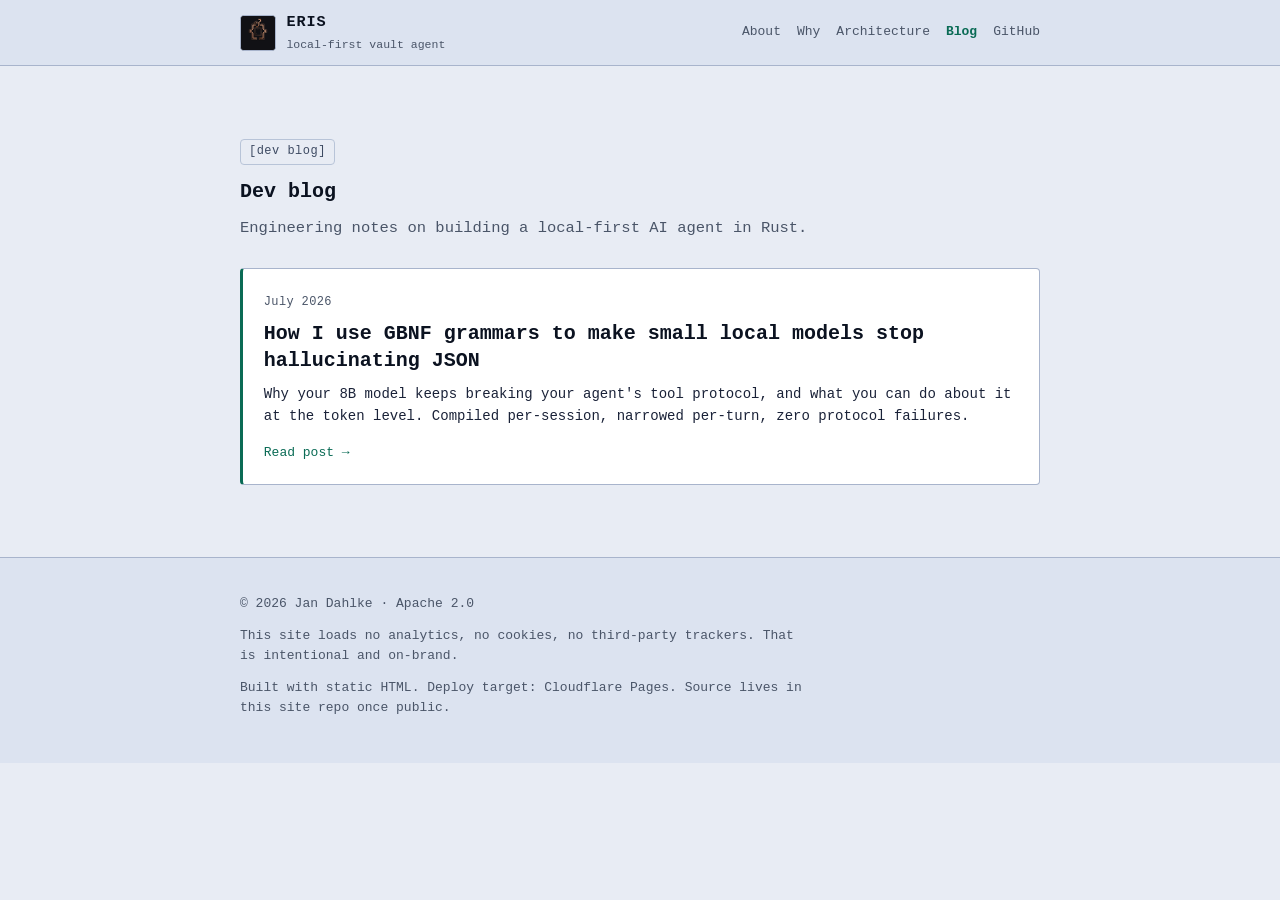
==== blog/index.html @ 65a04b33 "1st devblog entry" ====
<!DOCTYPE html>
<html lang="en">

<head>
  <meta charset="utf-8" />
  <meta name="viewport" content="width=device-width, initial-scale=1" />
  <title>Dev blog — Eris</title>
  <meta name="description" content="Engineering notes on building a local-first AI agent in Rust." />
  <link rel="canonical" href="https://eris-system.dev/blog/" />

  <meta property="og:title" content="Eris dev blog" />
  <meta property="og:description" content="Engineering notes on building a local-first AI agent in Rust." />
  <meta property="og:url" content="https://eris-system.dev/blog/" />
  <meta property="og:image" content="https://eris-system.dev/assets/og-image.png" />
  <meta property="og:type" content="website" />
  <meta name="twitter:card" content="summary_large_image" />

  <link rel="icon" href="../assets/favicon.svg" type="image/svg+xml" />
  <link rel="apple-touch-icon" href="../assets/eris_logo.png" />
  <link rel="stylesheet" href="../css/theme.css" />
</head>

<body>
  <header class="site-header">
    <div class="site-header__inner">
      <a class="brand" href="../index.html">
        <img class="brand__mark" src="../assets/eris_logo.svg" width="36" height="36" alt="" />
        <span class="brand__text">
          <span class="brand__name">ERIS</span>
          <span class="brand__tag">local-first vault agent</span>
        </span>
      </a>
      <nav class="nav" aria-label="Primary">
        <a href="../index.html#pillars">About</a>
        <a href="../index.html#why">Why</a>
        <a href="../index.html#architecture">Architecture</a>
        <a href="../blog/" class="nav--active">Blog</a>
        <a href="https://github.com/janpauldahlke/eris">GitHub</a>
      </nav>
    </div>
  </header>

  <main>
    <section class="section" style="border-top: none;">
      <div class="wrap">
        <span class="section__label">[dev blog]</span>
        <h1 style="margin: 0 0 0.65rem; font-size: 1.25rem; font-weight: 600; color: var(--text-strong); line-height: 1.35;">
          Dev blog
        </h1>
        <p class="section__lede">Engineering notes on building a local-first AI agent in Rust.</p>

        <div class="blog-list">
          <a href="gbnf-grammars.html" class="blog-card">
            <span class="blog-card__date">July 2026</span>
            <h2 class="blog-card__title">How I use GBNF grammars to make small local models stop hallucinating JSON</h2>
            <p class="blog-card__excerpt">
              Why your 8B model keeps breaking your agent's tool protocol, and what you can do about it at the token
              level. Compiled per-session, narrowed per-turn, zero protocol failures.
            </p>
            <span class="blog-card__read">Read post &rarr;</span>
          </a>
        </div>
      </div>
    </section>
  </main>

  <footer class="site-footer">
    <div class="wrap">
      <p>&copy; 2026 Jan Dahlke &middot; Apache 2.0</p>
      <p>
        This site loads no analytics, no cookies, no third-party trackers.
        That is intentional and on-brand.
      </p>
      <p>
        Built with static HTML. Deploy target: Cloudflare Pages.
        Source lives in this site repo once public.
      </p>
    </div>
  </footer>
</body>

</html>
---- css/theme.css ----
/* Eris landing: matches web console light theme */

:root {
  /* Surfaces */
  --bg: #e8ecf4;
  --panel: #ffffff;
  --footer-bg: #dce3f0;
  --rail-bg: #d0d9ea;
  --thought-bg: #f4f6fb;
  --chip-bg: #e8ecf4;
  --telemetry-bg: #eef2f9;
  --input-bg: #ffffff;

  /* Text */
  --text: #1a2238;
  --text-strong: #0b1220;
  --muted: #4a5568;
  --assistant-text: #1a2238;
  --telemetry-text: #3d4a62;

  /* Borders */
  --border: #a8b4cc;
  --telemetry-line-border: #c5cede;
  --status-chip-border: #b8c4d8;

  /* Brand / interactive */
  --accent: #0a6b55;
  --user: #1456a8;
  --btn-submit-bg: #e6f5f0;
  --btn-submit-hover: #d0ebe3;

  /* Semantic / telemetry */
  --tool-activity: #9a6b00;
  --tel-tool-color: #7a5a10;
  --tel-tool-border: #c9a030;
  --tel-sys-color: #1d5fa8;
  --tel-sys-border: #4a8fd4;
  --tel-fcp-color: #0a6b55;
  --system-msg: #8a6b20;

  /* Status pills */
  --state-idle: #6a738c;
  --state-chat: #0a6b55;
  --status-pill-idle-bg: #f0f3fa;
  --status-pill-idle-border: #b8c4d8;
  --status-pill-chat-bg: #e6f5f0;
  --status-pill-chat-border: #7ab8a8;

  /* Code */
  --markdown-code-bg: #e8ecf4;
  --markdown-code-border: #b8c4d8;

  --content: 840px;
  --hero-media: 1100px;
  --radius: 4px;
  --font: ui-monospace, SFMono-Regular, Menlo, Monaco, Consolas, "Liberation Mono", monospace;
}

*,
*::before,
*::after {
  box-sizing: border-box;
}

html {
  scroll-behavior: smooth;
}

body {
  margin: 0;
  font-family: var(--font);
  font-size: 15.5px;
  line-height: 1.6;
  color: var(--text);
  background: var(--bg);
  -webkit-font-smoothing: antialiased;
}

img {
  max-width: 100%;
  height: auto;
}

a {
  color: var(--accent);
  text-decoration-thickness: 1px;
  text-underline-offset: 0.15em;
}

a:hover {
  color: var(--text-strong);
}

a:focus-visible,
button:focus-visible {
  outline: 2px solid var(--user);
  outline-offset: 2px;
}

/* --- Header --- */

.site-header {
  position: sticky;
  top: 0;
  z-index: 40;
  background: var(--footer-bg);
  border-bottom: 1px solid var(--border);
}

.site-header__inner {
  max-width: var(--content);
  margin: 0 auto;
  padding: 0.65rem 1.25rem;
  display: flex;
  align-items: center;
  justify-content: space-between;
  gap: 1rem;
}

.brand {
  display: flex;
  align-items: center;
  gap: 0.65rem;
  color: inherit;
  text-decoration: none;
  min-width: 0;
}

.brand__mark {
  width: 36px;
  height: 36px;
  border-radius: var(--radius);
  border: 1px solid var(--border);
  flex-shrink: 0;
  background: #111115;
  object-fit: cover;
}

.brand__text {
  display: flex;
  flex-direction: column;
  gap: 0.1rem;
  min-width: 0;
}

.brand__name {
  font-weight: 600;
  font-size: 0.95rem;
  letter-spacing: 0.06em;
  color: var(--text-strong);
}

.brand__tag {
  font-size: 0.72rem;
  color: var(--muted);
  white-space: nowrap;
  overflow: hidden;
  text-overflow: ellipsis;
}

.nav {
  display: flex;
  flex-wrap: wrap;
  gap: 0.75rem 1rem;
  font-size: 0.8125rem;
}

.nav a {
  color: var(--muted);
  text-decoration: none;
}

.nav a:hover {
  color: var(--accent);
}

/* --- Layout --- */

main {
  display: block;
}

.wrap {
  max-width: var(--content);
  margin: 0 auto;
  padding: 0 1.25rem;
}

.wrap--wide {
  max-width: var(--hero-media);
}

.section {
  padding: 4.5rem 0;
  border-top: 1px solid var(--border);
}

.section:first-of-type {
  border-top: none;
}

.section__label {
  display: inline-block;
  font-size: 0.75rem;
  letter-spacing: 0.04em;
  color: var(--telemetry-text);
  background: var(--chip-bg);
  border: 1px solid var(--status-chip-border);
  border-radius: var(--radius);
  padding: 0.15rem 0.5rem;
  margin-bottom: 0.85rem;
}

.section h2 {
  margin: 0 0 0.65rem;
  font-size: 1.25rem;
  font-weight: 600;
  color: var(--text-strong);
  line-height: 1.35;
}

.section__lede {
  margin: 0 0 1.75rem;
  color: var(--muted);
  max-width: 42rem;
}

/* --- Hero --- */

.hero {
  padding: 3.25rem 0 2.5rem;
}

.hero__grid {
  display: grid;
  gap: 2rem;
}

.hero h1 {
  margin: 0 0 0.85rem;
  font-size: clamp(1.85rem, 4vw, 2.15rem);
  font-weight: 600;
  letter-spacing: 0.04em;
  color: var(--text-strong);
  line-height: 1.2;
}

.hero__pitch {
  margin: 0 0 1rem;
  font-size: 1.02rem;
  color: var(--text);
  max-width: 40rem;
}

.hero__expand {
  margin: 0 0 1.25rem;
  font-size: 0.9rem;
  color: var(--muted);
  max-width: 40rem;
}

.hero__meta {
  display: flex;
  flex-wrap: wrap;
  align-items: center;
  gap: 0.75rem 1rem;
  margin-bottom: 1.35rem;
}

.status-pill {
  display: inline-block;
  padding: 0.25rem 0.75rem;
  font-size: 0.8125rem;
  background: var(--status-pill-idle-bg);
  border: 1px solid var(--status-pill-idle-border);
  border-radius: var(--radius);
  color: var(--muted);
}

.cta-row {
  display: flex;
  flex-wrap: wrap;
  gap: 0.65rem;
}

.btn-primary {
  display: inline-block;
  background: var(--btn-submit-bg);
  border: 1px solid var(--status-pill-chat-border);
  color: var(--accent);
  padding: 0.5rem 1rem;
  border-radius: var(--radius);
  font-family: inherit;
  font-size: 0.9rem;
  text-decoration: none;
  transition: background 0.15s ease;
}

.btn-primary:hover {
  background: var(--btn-submit-hover);
  color: var(--accent);
}

.btn-secondary {
  display: inline-block;
  background: var(--panel);
  border: 1px solid var(--border);
  color: var(--text);
  padding: 0.5rem 1rem;
  border-radius: var(--radius);
  font-family: inherit;
  font-size: 0.9rem;
  text-decoration: none;
  transition: border-color 0.15s ease, color 0.15s ease;
}

.btn-secondary:hover {
  border-color: var(--accent);
  color: var(--accent);
}

.screenshot-frame {
  background: var(--panel);
  border: 1px solid var(--border);
  border-radius: var(--radius);
  padding: 0.5rem;
}

.screenshot-frame img,
.screenshot-frame video {
  display: block;
  width: 100%;
  height: auto;
  border-radius: 2px;
}

.screenshot-frame figcaption {
  margin: 0.55rem 0.15rem 0.1rem;
  font-size: 0.78rem;
  color: var(--muted);
  line-height: 1.45;
}

/* --- Cards / grids --- */

.grid-3 {
  display: grid;
  gap: 1rem;
  grid-template-columns: 1fr;
}

.grid-2 {
  display: grid;
  gap: 1rem;
  grid-template-columns: 1fr;
}

.grid-4 {
  display: grid;
  gap: 1rem;
  grid-template-columns: 1fr;
  align-items: start;
}

@media (min-width: 640px) {
  .grid-2 {
    grid-template-columns: repeat(2, minmax(0, 1fr));
  }

  .grid-4 {
    grid-template-columns: repeat(2, minmax(0, 1fr));
  }
}

@media (min-width: 880px) {
  .grid-3 {
    grid-template-columns: repeat(3, minmax(0, 1fr));
  }

  .grid-4 {
    grid-template-columns: repeat(2, minmax(0, 1fr));
  }
}

.panel {
  background: var(--panel);
  border: 1px solid var(--border);
  border-radius: var(--radius);
  padding: 1.1rem 1.15rem;
}

.panel h3 {
  margin: 0 0 0.55rem;
  font-size: 0.95rem;
  font-weight: 600;
  color: var(--text-strong);
}

.panel p {
  margin: 0;
  font-size: 0.875rem;
  color: var(--text);
}

.panel p + p {
  margin-top: 0.65rem;
}

.panel--thought {
  background: var(--thought-bg);
  border-left: 3px solid var(--border);
}

/* --- Why (personal) --- */

.why-box {
  background: var(--thought-bg);
  border: 1px solid var(--border);
  border-left: 3px solid var(--accent);
  border-radius: var(--radius);
  padding: 1.25rem 1.3rem;
  max-width: 42rem;
}

.why-box p {
  margin: 0 0 0.9rem;
  font-size: 0.9rem;
  color: var(--text);
}

.why-box p:last-child {
  margin-bottom: 0;
}

.why-box__close {
  color: var(--muted) !important;
  font-size: 0.85rem !important;
}

.why-box .signoff {
  margin-top: 0.35rem;
  margin-bottom: 0;
  color: var(--muted);
  font-size: 0.85rem;
}

.feature-line {
  font-size: 0.875rem;
  color: var(--tel-tool-color);
  border-left: 3px solid var(--tel-tool-border);
  padding-left: 0.75rem;
  margin: 0.85rem 0 0;
  font-family: var(--font);
}

.tool-roster {
  margin: 1rem 0 0;
  padding: 0.65rem 0.75rem;
  background: var(--telemetry-bg);
  border: 1px solid var(--telemetry-line-border);
  border-radius: var(--radius);
  font-size: 0.78rem;
  color: var(--tel-tool-color);
  overflow-wrap: anywhere;
  white-space: normal;
}

.tool-roster__label {
  display: inline-block;
  margin-right: 0.5rem;
  padding: 0.05rem 0.35rem;
  font-size: 0.7rem;
  letter-spacing: 0.03em;
  color: var(--muted);
  background: var(--panel);
  border: 1px solid var(--telemetry-line-border);
  border-radius: var(--radius);
}

/* --- Reliability stack (not a tile grid) --- */

.reliability-list {
  list-style: none;
  margin: 0;
  padding: 0;
  display: flex;
  flex-direction: column;
  gap: 0.85rem;
}

.reliability-item {
  background: var(--panel);
  border: 1px solid var(--border);
  border-radius: var(--radius);
  padding: 1.1rem 1.2rem;
}

.reliability-item__meta {
  display: flex;
  align-items: baseline;
  gap: 0.75rem;
  margin-bottom: 0.55rem;
}

.reliability-item__num {
  font-size: 0.75rem;
  letter-spacing: 0.04em;
  color: var(--accent);
  background: var(--status-pill-chat-bg);
  border: 1px solid var(--status-pill-chat-border);
  border-radius: var(--radius);
  padding: 0.1rem 0.4rem;
  flex-shrink: 0;
}

.reliability-item h3 {
  margin: 0;
  font-size: 0.95rem;
  font-weight: 600;
  color: var(--text-strong);
}

.reliability-item p {
  margin: 0;
  font-size: 0.875rem;
  color: var(--text);
}

.reliability-item p + p {
  margin-top: 0.65rem;
}

/* --- Faces --- */

.face {
  position: relative;
}

.face h3 {
  margin: 0 0 0.35rem;
  font-size: 0.95rem;
}

.face .cmd {
  display: inline-block;
  font-size: 0.78rem;
  color: var(--tel-fcp-color);
  background: var(--status-pill-chat-bg);
  border: 1px solid var(--status-pill-chat-border);
  border-radius: var(--radius);
  padding: 0.1rem 0.45rem;
  margin-bottom: 0.55rem;
}

.face p {
  margin: 0;
  font-size: 0.875rem;
  color: var(--muted);
}

.face--suggested {
  background: var(--status-pill-chat-bg);
  border-color: var(--status-pill-chat-border);
  box-shadow: inset 3px 0 0 var(--accent);
}

.face__badge {
  display: inline-block;
  margin-bottom: 0.55rem;
  padding: 0.1rem 0.45rem;
  font-size: 0.7rem;
  letter-spacing: 0.04em;
  text-transform: lowercase;
  color: var(--accent);
  background: var(--panel);
  border: 1px solid var(--status-pill-chat-border);
  border-radius: var(--radius);
}

.face--suggested h3 {
  color: var(--accent);
}

.demo-block {
  margin-top: 1.5rem;
}

/* --- Architecture --- */

.arch-diagram {
  margin: 0 0 1.25rem;
  padding: 1.25rem 1rem;
  background: var(--panel);
  border: 1px solid var(--border);
  border-radius: var(--radius);
  overflow-x: auto;
  display: flex;
  justify-content: center;
}

.arch-diagram pre {
  margin: 0;
  font-family: var(--font);
  font-size: 0.72rem;
  line-height: 1.35;
  color: var(--telemetry-text);
  white-space: pre;
  width: max-content;
  max-width: 100%;
}

.arch-copy {
  margin: 0;
  font-size: 0.9rem;
  color: var(--text);
}

/* --- Tables --- */

.table-wrap {
  overflow-x: auto;
  border: 1px solid var(--border);
  border-radius: var(--radius);
  background: var(--panel);
}

table {
  width: 100%;
  border-collapse: collapse;
  font-size: 0.875rem;
  line-height: 1.45;
}

th,
td {
  padding: 0.65rem 0.85rem;
  text-align: left;
  border-bottom: 1px solid var(--telemetry-line-border);
  vertical-align: top;
}

th {
  background: var(--thought-bg);
  color: var(--text-strong);
  font-weight: 600;
  white-space: nowrap;
}

tr:last-child td {
  border-bottom: none;
}

td:first-child {
  color: var(--text-strong);
  font-weight: 500;
  white-space: nowrap;
}

.is-isnot {
  display: grid;
  gap: 1rem;
}

@media (min-width: 720px) {
  .is-isnot {
    grid-template-columns: 1fr 1fr;
  }
}

.is-isnot ul {
  margin: 0;
  padding-left: 1.1rem;
  font-size: 0.875rem;
}

.is-isnot li + li {
  margin-top: 0.45rem;
}

.is-isnot .panel h3 {
  color: var(--accent);
}

.is-isnot .panel--not h3 {
  color: var(--tool-activity);
}

/* --- Local senses callout --- */

.senses {
  margin-top: 1.75rem;
  padding: 1.25rem 1.3rem;
  background: var(--status-pill-chat-bg);
  border: 1px solid var(--status-pill-chat-border);
  border-radius: var(--radius);
  box-shadow: inset 3px 0 0 var(--accent);
}

.senses .section__label {
  margin-bottom: 0.65rem;
}

.senses h3 {
  margin: 0 0 0.55rem;
  font-size: 1.05rem;
  font-weight: 600;
  color: var(--accent);
}

.senses__lede {
  margin: 0 0 1rem;
  font-size: 0.9rem;
  color: var(--text);
  max-width: 40rem;
}

.senses__list {
  list-style: none;
  margin: 0;
  padding: 0;
}

.senses__list li {
  display: flex;
  flex-wrap: wrap;
  gap: 0.5rem 0.75rem;
  align-items: baseline;
  padding: 0.55rem 0;
  border-top: 1px solid var(--status-pill-chat-border);
  font-size: 0.875rem;
}

.senses__list li:last-child {
  border-bottom: 1px solid var(--status-pill-chat-border);
}

.senses__tag {
  flex-shrink: 0;
  font-size: 0.72rem;
  letter-spacing: 0.03em;
  color: var(--tel-tool-color);
  background: var(--panel);
  border: 1px solid var(--tel-tool-border);
  border-radius: var(--radius);
  padding: 0.1rem 0.4rem;
}

.senses__note {
  margin: 0.9rem 0 0;
  font-size: 0.8rem;
  color: var(--muted);
}

/* --- Quickstart --- */

.limitations {
  margin-top: 1.25rem;
}

.limitations ul {
  margin: 0.5rem 0 0;
  padding-left: 1.1rem;
  font-size: 0.875rem;
}

.limitations li + li {
  margin-top: 0.35rem;
}

pre.code {
  margin: 0;
  padding: 1rem 1.1rem;
  background: var(--panel);
  border: 1px solid var(--border);
  border-radius: var(--radius);
  overflow-x: auto;
  font-size: 0.8rem;
  line-height: 1.5;
  color: var(--text-strong);
}

pre.code code {
  font-family: inherit;
}

.quickstart-links {
  margin: 1rem 0 0;
  font-size: 0.875rem;
  color: var(--muted);
}

/* --- Dev log --- */

.devlog-entry {
  background: var(--thought-bg);
  border: 1px solid var(--border);
  border-left: 3px solid var(--accent);
  border-radius: var(--radius);
  padding: 1.15rem 1.2rem;
}

.devlog-entry header {
  display: flex;
  flex-wrap: wrap;
  align-items: baseline;
  gap: 0.5rem 0.75rem;
  margin-bottom: 0.75rem;
}

.devlog-entry .tag {
  font-size: 0.72rem;
  letter-spacing: 0.03em;
  background: var(--chip-bg);
  border: 1px solid var(--status-chip-border);
  border-radius: var(--radius);
  padding: 0.1rem 0.45rem;
  color: var(--muted);
}

.devlog-entry h3 {
  margin: 0;
  font-size: 1rem;
  color: var(--text-strong);
}

.devlog-entry p {
  margin: 0 0 0.75rem;
  font-size: 0.9rem;
}

.devlog-entry p:last-child {
  margin-bottom: 0;
}

.devlog-entry .signoff {
  color: var(--muted);
  font-size: 0.85rem;
}

/* --- Links list --- */

.link-list {
  list-style: none;
  margin: 0;
  padding: 0;
}

.link-list li {
  padding: 0.55rem 0;
  border-bottom: 1px solid var(--telemetry-line-border);
  font-size: 0.9rem;
  display: flex;
  flex-wrap: wrap;
  gap: 0.35rem 0.75rem;
}

.link-list li:last-child {
  border-bottom: none;
}

.link-list .key {
  color: var(--muted);
  min-width: 7.5rem;
}

/* --- Name / footer --- */

.name-note {
  margin-top: 2rem;
  padding: 1rem 1.1rem;
  background: var(--thought-bg);
  border: 1px solid var(--border);
  border-radius: var(--radius);
  font-size: 0.875rem;
  color: var(--muted);
}

.name-note strong {
  color: var(--text-strong);
}

.site-footer {
  background: var(--footer-bg);
  border-top: 1px solid var(--border);
  padding: 2.25rem 0 2.75rem;
  font-size: 0.8125rem;
  color: var(--muted);
}

.site-footer p {
  margin: 0 0 0.65rem;
  max-width: 36rem;
}

.site-footer p:last-child {
  margin-bottom: 0;
}

/* --- Motion --- */

@media (prefers-reduced-motion: no-preference) {
  .hero__copy,
  .hero__media,
  .section .wrap > :not(.section__label) {
    animation: rise 0.55s ease both;
  }

  .hero__media {
    animation-delay: 0.08s;
  }

  .status-pill {
    animation: pill-in 0.45s ease 0.12s both;
  }
}

@keyframes rise {
  from {
    opacity: 0;
    transform: translateY(8px);
  }
  to {
    opacity: 1;
    transform: translateY(0);
  }
}

@keyframes pill-in {
  from {
    opacity: 0;
  }
  to {
    opacity: 1;
  }
}

/* --- Blog --- */

.blog-list {
  display: flex;
  flex-direction: column;
  gap: 1rem;
}

.blog-card {
  display: block;
  background: var(--panel);
  border: 1px solid var(--border);
  border-left: 3px solid var(--accent);
  border-radius: var(--radius);
  padding: 1.25rem 1.3rem;
  text-decoration: none;
  color: inherit;
  transition: border-color 0.15s ease, box-shadow 0.15s ease;
}

.blog-card:hover {
  border-color: var(--accent);
  box-shadow: 0 2px 8px rgba(0, 0, 0, 0.06);
  color: inherit;
}

.blog-card__date {
  display: inline-block;
  font-size: 0.75rem;
  letter-spacing: 0.03em;
  color: var(--muted);
  margin-bottom: 0.45rem;
}

.blog-card__title {
  margin: 0 0 0.55rem;
  font-size: 1rem;
  font-weight: 600;
  color: var(--text-strong);
  line-height: 1.35;
}

.blog-card__excerpt {
  margin: 0 0 0.75rem;
  font-size: 0.875rem;
  color: var(--text);
  line-height: 1.55;
}

.blog-card__read {
  font-size: 0.8125rem;
  color: var(--accent);
}

/* --- Blog post --- */

.blog-post {
  padding: 2.5rem 0 4rem;
}

.blog-post__header {
  margin-bottom: 2.5rem;
}

.blog-post__back {
  display: inline-block;
  font-size: 0.8125rem;
  color: var(--muted);
  text-decoration: none;
  margin-bottom: 1rem;
}

.blog-post__back:hover {
  color: var(--accent);
}

.blog-post__header h1 {
  margin: 0.85rem 0 0.75rem;
  font-size: clamp(1.25rem, 3vw, 1.55rem);
  font-weight: 600;
  color: var(--text-strong);
  line-height: 1.3;
}

.blog-post__subtitle {
  margin: 0 0 0.65rem;
  font-size: 0.95rem;
  color: var(--muted);
  font-style: italic;
  max-width: 40rem;
}

.blog-post__meta {
  margin: 0;
  font-size: 0.8125rem;
  color: var(--muted);
}

.blog-post__body h2 {
  margin: 2.75rem 0 0.85rem;
  font-size: 1.15rem;
  font-weight: 600;
  color: var(--text-strong);
  line-height: 1.35;
}

.blog-post__body p {
  margin: 0 0 1rem;
  font-size: 0.9rem;
  line-height: 1.65;
  max-width: 42rem;
}

.blog-post__body ul,
.blog-post__body ol {
  margin: 0 0 1rem;
  padding-left: 1.25rem;
  font-size: 0.9rem;
  line-height: 1.65;
  max-width: 42rem;
}

.blog-post__body li + li {
  margin-top: 0.35rem;
}

.blog-post__body pre.code {
  margin: 0 0 1.25rem;
  max-width: 48rem;
}

.blog-post__callout {
  background: var(--thought-bg);
  border-left: 3px solid var(--accent);
  padding: 0.85rem 1.1rem;
  border-radius: var(--radius);
  font-size: 0.9rem;
}

.blog-post__signoff {
  margin-top: 2.5rem;
  padding-top: 1.5rem;
  border-top: 1px solid var(--border);
  font-size: 0.875rem;
  color: var(--muted);
}

.nav--active {
  color: var(--accent) !important;
  font-weight: 600;
}

/* --- Mobile --- */

@media (max-width: 520px) {
  .site-header__inner {
    flex-direction: column;
    align-items: flex-start;
  }

  .brand__tag {
    white-space: normal;
  }

  .hero {
    padding-top: 2rem;
  }

  .section {
    padding: 3.25rem 0;
  }

  td:first-child {
    white-space: normal;
  }
}
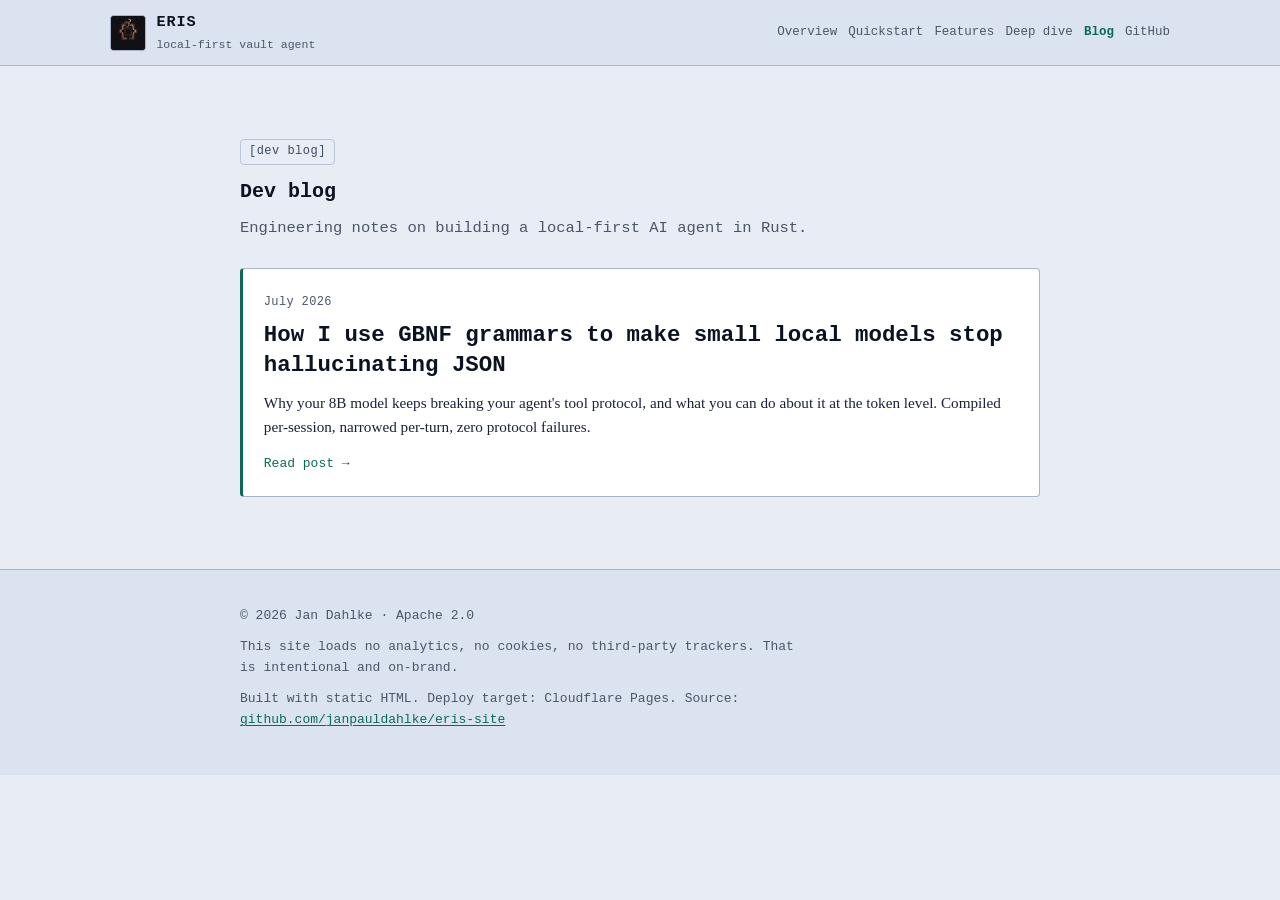
==== commit eef4cbab: "improve UX" ====
--- a/blog/index.html
+++ b/blog/index.html
@@ -31,9 +31,10 @@
         </span>
       </a>
       <nav class="nav" aria-label="Primary">
-        <a href="../index.html#pillars">About</a>
-        <a href="../index.html#why">Why</a>
-        <a href="../index.html#architecture">Architecture</a>
+        <a href="../index.html#pillars">Overview</a>
+        <a href="../index.html#quickstart">Quickstart</a>
+        <a href="../index.html#scope">Features</a>
+        <a href="../index.html#deeper">Deep dive</a>
         <a href="../blog/" class="nav--active">Blog</a>
         <a href="https://github.com/janpauldahlke/eris">GitHub</a>
       </nav>
@@ -73,7 +74,8 @@
       </p>
       <p>
         Built with static HTML. Deploy target: Cloudflare Pages.
-        Source lives in this site repo once public.
+        Source:
+        <a href="https://github.com/janpauldahlke/eris-site">github.com/janpauldahlke/eris-site</a>
       </p>
     </div>
   </footer>
--- a/css/theme.css
+++ b/css/theme.css
@@ -54,6 +54,7 @@
   --hero-media: 1100px;
   --radius: 4px;
   --font: ui-monospace, SFMono-Regular, Menlo, Monaco, Consolas, "Liberation Mono", monospace;
+  --font-prose: "Iowan Old Style", "Palatino Linotype", Palatino, "Book Antiqua", Georgia, serif;
 }
 
 *,
@@ -64,6 +65,7 @@
 
 html {
   scroll-behavior: smooth;
+  scroll-padding-top: 4.5rem;
 }
 
 body {
@@ -108,7 +110,7 @@
 }
 
 .site-header__inner {
-  max-width: var(--content);
+  max-width: var(--hero-media);
   margin: 0 auto;
   padding: 0.65rem 1.25rem;
   display: flex;
@@ -161,8 +163,15 @@
 .nav {
   display: flex;
   flex-wrap: wrap;
-  gap: 0.75rem 1rem;
-  font-size: 0.8125rem;
+  justify-content: flex-end;
+  gap: 0.45rem 0.7rem;
+  font-size: 0.78rem;
+}
+
+@media (max-width: 720px) {
+  .brand__tag {
+    display: none;
+  }
 }
 
 .nav a {
@@ -213,7 +222,7 @@
 
 .section h2 {
   margin: 0 0 0.65rem;
-  font-size: 1.25rem;
+  font-size: clamp(1.2rem, 2.5vw, 1.4rem);
   font-weight: 600;
   color: var(--text-strong);
   line-height: 1.35;
@@ -246,16 +255,9 @@
 }
 
 .hero__pitch {
-  margin: 0 0 1rem;
+  margin: 0 0 1.25rem;
   font-size: 1.02rem;
   color: var(--text);
-  max-width: 40rem;
-}
-
-.hero__expand {
-  margin: 0 0 1.25rem;
-  font-size: 0.9rem;
-  color: var(--muted);
   max-width: 40rem;
 }
 
@@ -267,6 +269,20 @@
   margin-bottom: 1.35rem;
 }
 
+.hero__alt {
+  margin: 1rem 0 0;
+  font-size: 0.85rem;
+  color: var(--muted);
+}
+
+.hero__alt a {
+  color: var(--accent);
+}
+
+.hero__media-wrap {
+  margin-top: 2rem;
+}
+
 .status-pill {
   display: inline-block;
   padding: 0.25rem 0.75rem;
@@ -406,6 +422,37 @@
   margin-top: 0.65rem;
 }
 
+.panel__summary {
+  margin: 0 0 0.65rem !important;
+  font-size: 0.8125rem !important;
+  font-weight: 600;
+  color: var(--text-strong) !important;
+  line-height: 1.4;
+}
+
+.compare-callout {
+  margin-top: 1.75rem;
+  padding: 1.15rem 1.25rem;
+  background: var(--thought-bg);
+  border: 1px solid var(--border);
+  border-left: 3px solid var(--user);
+  border-radius: var(--radius);
+  max-width: 42rem;
+}
+
+.compare-callout h3 {
+  margin: 0 0 0.5rem;
+  font-size: 0.95rem;
+  font-weight: 600;
+  color: var(--text-strong);
+}
+
+.compare-callout p {
+  margin: 0;
+  font-size: 0.9rem;
+  color: var(--text);
+}
+
 .panel--thought {
   background: var(--thought-bg);
   border-left: 3px solid var(--border);
@@ -420,6 +467,16 @@
   border-radius: var(--radius);
   padding: 1.25rem 1.3rem;
   max-width: 42rem;
+}
+
+.prose {
+  font-family: var(--font-prose);
+  font-size: 1.05rem;
+  line-height: 1.7;
+}
+
+.why-box.prose p {
+  font-size: 1.02rem;
 }
 
 .why-box p {
@@ -587,8 +644,120 @@
 
 /* --- Architecture --- */
 
+.arch-flow {
+  margin: 0 0 1.25rem;
+  padding: 1.25rem 1rem;
+  background: var(--panel);
+  border: 1px solid var(--border);
+  border-radius: var(--radius);
+}
+
+.arch-flow__row {
+  display: flex;
+  flex-wrap: wrap;
+  align-items: center;
+  justify-content: center;
+  gap: 0.5rem 0.65rem;
+}
+
+.arch-flow__arrow {
+  color: var(--muted);
+  font-size: 1rem;
+  line-height: 1;
+}
+
+.arch-box {
+  background: var(--thought-bg);
+  border: 1px solid var(--border);
+  border-radius: var(--radius);
+  padding: 0.65rem 0.85rem;
+  font-size: 0.78rem;
+  color: var(--text-strong);
+  text-align: center;
+  line-height: 1.35;
+  min-width: 7.5rem;
+}
+
+.arch-box span {
+  display: block;
+  color: var(--muted);
+  font-size: 0.72rem;
+  margin-top: 0.15rem;
+}
+
+.arch-box--core {
+  background: var(--status-pill-chat-bg);
+  border-color: var(--status-pill-chat-border);
+  color: var(--accent);
+  font-weight: 600;
+}
+
+.arch-box--core span {
+  color: var(--accent);
+  font-weight: 400;
+}
+
+.arch-flow__branch {
+  display: grid;
+  gap: 0.65rem;
+  grid-template-columns: 1fr;
+  margin-top: 1rem;
+  padding-top: 1rem;
+  border-top: 1px dashed var(--telemetry-line-border);
+  max-width: 32rem;
+  margin-left: auto;
+  margin-right: auto;
+}
+
+@media (min-width: 560px) {
+  .arch-flow__branch {
+    grid-template-columns: 1fr 1fr;
+  }
+}
+
+.arch-box--tools,
+.arch-box--memory {
+  text-align: left;
+  min-width: 0;
+}
+
+.arch-box--tools strong,
+.arch-box--memory strong {
+  display: block;
+  margin-bottom: 0.25rem;
+  font-size: 0.8125rem;
+}
+
+.arch-box--tools {
+  border-left: 3px solid var(--tel-tool-border);
+}
+
+.arch-box--memory {
+  border-left: 3px solid var(--tel-sys-border);
+}
+
+.arch-ascii {
+  margin: 0 0 1.25rem;
+  font-size: 0.8125rem;
+  color: var(--muted);
+}
+
+.arch-ascii summary {
+  cursor: pointer;
+  color: var(--muted);
+  user-select: none;
+}
+
+.arch-ascii summary:hover {
+  color: var(--accent);
+}
+
+.arch-ascii[open] summary {
+  margin-bottom: 0.65rem;
+}
+
 .arch-diagram {
-  margin: 0 0 1.25rem;
+  margin: 0;
   padding: 1.25rem 1rem;
   background: var(--panel);
   border: 1px solid var(--border);
@@ -615,6 +784,81 @@
   color: var(--text);
 }
 
+/* --- Dig deeper --- */
+
+.deep-panel {
+  background: var(--panel);
+  border: 1px solid var(--border);
+  border-radius: var(--radius);
+  margin-bottom: 0.75rem;
+}
+
+.deep-panel:last-child {
+  margin-bottom: 0;
+}
+
+.deep-panel > summary {
+  display: flex;
+  flex-wrap: wrap;
+  align-items: baseline;
+  gap: 0.45rem 0.85rem;
+  padding: 0.95rem 1.15rem;
+  cursor: pointer;
+  list-style: none;
+  user-select: none;
+}
+
+.deep-panel > summary::-webkit-details-marker {
+  display: none;
+}
+
+.deep-panel > summary::before {
+  content: "+";
+  color: var(--accent);
+  font-weight: 600;
+  width: 1rem;
+  flex-shrink: 0;
+}
+
+.deep-panel[open] > summary::before {
+  content: "−";
+}
+
+.deep-panel > summary:hover {
+  background: var(--thought-bg);
+}
+
+.deep-panel__label {
+  font-size: 0.72rem;
+  letter-spacing: 0.04em;
+  color: var(--telemetry-text);
+  background: var(--chip-bg);
+  border: 1px solid var(--status-chip-border);
+  border-radius: var(--radius);
+  padding: 0.1rem 0.45rem;
+}
+
+.deep-panel__title {
+  font-size: 0.95rem;
+  font-weight: 600;
+  color: var(--text-strong);
+}
+
+.deep-panel__body {
+  padding: 0 1.15rem 1.25rem;
+  border-top: 1px solid var(--telemetry-line-border);
+}
+
+.deep-panel__body > .section__lede {
+  margin-top: 1rem;
+}
+
+.deep-subhead {
+  margin: 2rem 0 0.75rem;
+  font-size: 1rem;
+  color: var(--text-strong);
+}
+
 /* --- Tables --- */
 
 .table-wrap {
@@ -656,9 +900,54 @@
   white-space: nowrap;
 }
 
+.tier-badge {
+  display: inline-block;
+  padding: 0.15rem 0.5rem;
+  font-size: 0.75rem;
+  font-weight: 600;
+  letter-spacing: 0.02em;
+  border-radius: var(--radius);
+  border: 1px solid;
+  white-space: nowrap;
+}
+
+.tier-badge--always {
+  color: var(--accent);
+  background: var(--status-pill-chat-bg);
+  border-color: var(--status-pill-chat-border);
+}
+
+.tier-badge--optin {
+  color: var(--tel-sys-color);
+  background: #eaf2fb;
+  border-color: var(--tel-sys-border);
+}
+
+.tier-badge--hardware {
+  color: var(--tel-tool-color);
+  background: #faf4e6;
+  border-color: var(--tel-tool-border);
+}
+
+.tier-row--always td:first-child {
+  box-shadow: inset 3px 0 0 var(--accent);
+}
+
+.tier-row--optin td:first-child {
+  box-shadow: inset 3px 0 0 var(--tel-sys-border);
+}
+
+.tier-row--hardware td:first-child {
+  box-shadow: inset 3px 0 0 var(--tel-tool-border);
+}
+
 .is-isnot {
   display: grid;
   gap: 1rem;
+}
+
+.deep-panel__body .is-isnot {
+  margin-top: 1rem;
 }
 
 @media (min-width: 720px) {
@@ -753,6 +1042,20 @@
 
 /* --- Quickstart --- */
 
+.prereq-list {
+  margin: 0 0 1.25rem;
+  padding: 0.85rem 1rem 0.85rem 1.6rem;
+  background: var(--thought-bg);
+  border: 1px solid var(--border);
+  border-radius: var(--radius);
+  font-size: 0.875rem;
+  color: var(--text);
+}
+
+.prereq-list li + li {
+  margin-top: 0.35rem;
+}
+
 .limitations {
   margin-top: 1.25rem;
 }
@@ -838,6 +1141,35 @@
 }
 
 /* --- Links list --- */
+
+.link-groups {
+  display: grid;
+  gap: 1.5rem;
+  grid-template-columns: 1fr;
+}
+
+@media (min-width: 720px) {
+  .link-groups {
+    grid-template-columns: 1fr 1fr;
+    gap: 1.25rem 2rem;
+  }
+}
+
+.link-group {
+  background: var(--panel);
+  border: 1px solid var(--border);
+  border-radius: var(--radius);
+  padding: 1rem 1.15rem 0.35rem;
+}
+
+.link-group__title {
+  margin: 0 0 0.35rem;
+  font-size: 0.8125rem;
+  font-weight: 600;
+  letter-spacing: 0.03em;
+  text-transform: uppercase;
+  color: var(--text-strong);
+}
 
 .link-list {
   list-style: none;
@@ -861,23 +1193,25 @@
 .link-list .key {
   color: var(--muted);
   min-width: 7.5rem;
-}
-
-/* --- Name / footer --- */
-
-.name-note {
-  margin-top: 2rem;
-  padding: 1rem 1.1rem;
-  background: var(--thought-bg);
-  border: 1px solid var(--border);
-  border-radius: var(--radius);
-  font-size: 0.875rem;
-  color: var(--muted);
-}
-
-.name-note strong {
-  color: var(--text-strong);
-}
+  flex-shrink: 0;
+}
+
+.link-value {
+  display: flex;
+  flex-direction: column;
+  gap: 0.2rem;
+  min-width: 0;
+  flex: 1;
+}
+
+.link-note {
+  color: var(--muted);
+  font-size: 0.85rem;
+  line-height: 1.45;
+  overflow-wrap: anywhere;
+}
+
+/* --- Footer --- */
 
 .site-footer {
   background: var(--footer-bg);
@@ -978,9 +1312,10 @@
 
 .blog-card__excerpt {
   margin: 0 0 0.75rem;
-  font-size: 0.875rem;
+  font-family: var(--font-prose);
+  font-size: 0.95rem;
   color: var(--text);
-  line-height: 1.55;
+  line-height: 1.6;
 }
 
 .blog-card__read {
@@ -1020,9 +1355,11 @@
 
 .blog-post__subtitle {
   margin: 0 0 0.65rem;
-  font-size: 0.95rem;
+  font-family: var(--font-prose);
+  font-size: 1.05rem;
   color: var(--muted);
   font-style: italic;
+  line-height: 1.55;
   max-width: 40rem;
 }
 
@@ -1032,8 +1369,15 @@
   color: var(--muted);
 }
 
+.blog-post__body {
+  font-family: var(--font-prose);
+  font-size: 1.05rem;
+  line-height: 1.7;
+}
+
 .blog-post__body h2 {
   margin: 2.75rem 0 0.85rem;
+  font-family: var(--font);
   font-size: 1.15rem;
   font-weight: 600;
   color: var(--text-strong);
@@ -1042,8 +1386,8 @@
 
 .blog-post__body p {
   margin: 0 0 1rem;
-  font-size: 0.9rem;
-  line-height: 1.65;
+  font-size: 1.05rem;
+  line-height: 1.7;
   max-width: 42rem;
 }
 
@@ -1051,18 +1395,28 @@
 .blog-post__body ol {
   margin: 0 0 1rem;
   padding-left: 1.25rem;
-  font-size: 0.9rem;
-  line-height: 1.65;
+  font-size: 1.05rem;
+  line-height: 1.7;
   max-width: 42rem;
 }
 
 .blog-post__body li + li {
   margin-top: 0.35rem;
+}
+
+.blog-post__body code {
+  font-family: var(--font);
+  font-size: 0.88em;
 }
 
 .blog-post__body pre.code {
   margin: 0 0 1.25rem;
   max-width: 48rem;
+  font-family: var(--font);
+}
+
+.blog-post__body pre.code code {
+  font-size: inherit;
 }
 
 .blog-post__callout {
@@ -1070,15 +1424,57 @@
   border-left: 3px solid var(--accent);
   padding: 0.85rem 1.1rem;
   border-radius: var(--radius);
-  font-size: 0.9rem;
+  font-size: 1.05rem;
+  line-height: 1.65;
 }
 
 .blog-post__signoff {
   margin-top: 2.5rem;
   padding-top: 1.5rem;
   border-top: 1px solid var(--border);
-  font-size: 0.875rem;
-  color: var(--muted);
+  font-size: 0.95rem;
+  color: var(--muted);
+}
+
+.blog-toc {
+  margin-bottom: 2rem;
+  padding: 0.85rem 1.1rem;
+  background: var(--thought-bg);
+  border: 1px solid var(--border);
+  border-radius: var(--radius);
+  font-size: 0.8125rem;
+  line-height: 1.8;
+  color: var(--muted);
+}
+
+.blog-toc strong {
+  color: var(--text-strong);
+  margin-right: 0.35rem;
+}
+
+.blog-toc a {
+  color: var(--muted);
+  text-decoration: none;
+}
+
+.blog-toc a:hover {
+  color: var(--accent);
+}
+
+.blog-toc__list {
+  list-style: none;
+  margin: 0.45rem 0 0;
+  padding: 0;
+}
+
+.blog-toc__list li {
+  padding: 0.15rem 0;
+}
+
+.blog-toc__list li::before {
+  content: "·";
+  margin-right: 0.5rem;
+  color: var(--border);
 }
 
 .nav--active {
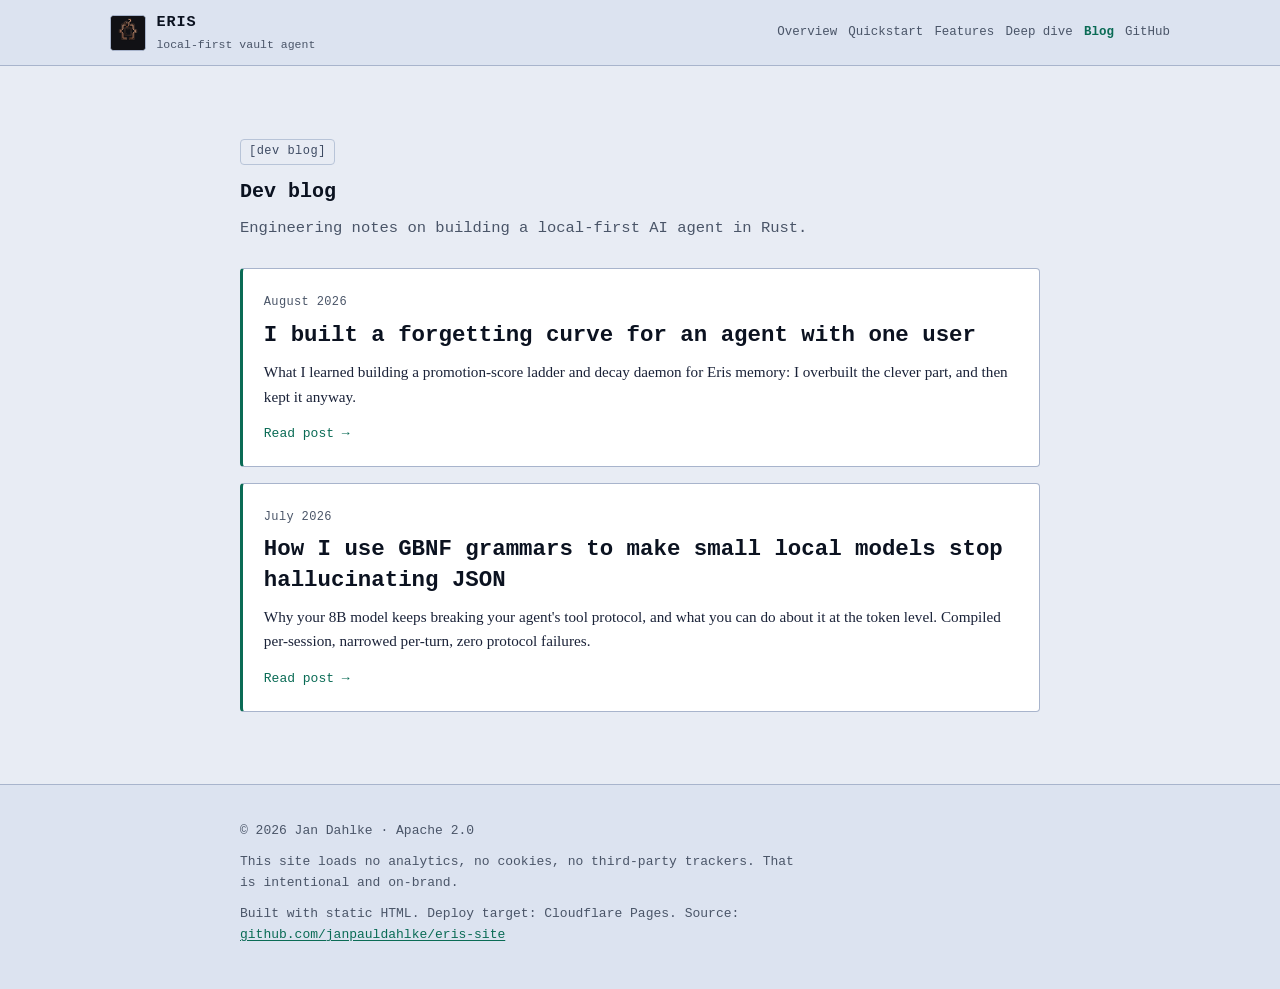
==== commit e09663c1: "blog entry about memory design flaws" ====
--- a/blog/index.html
+++ b/blog/index.html
@@ -51,6 +51,15 @@
         <p class="section__lede">Engineering notes on building a local-first AI agent in Rust.</p>
 
         <div class="blog-list">
+          <a href="forgetting-curve.html" class="blog-card">
+            <span class="blog-card__date">August 2026</span>
+            <h2 class="blog-card__title">I built a forgetting curve for an agent with one user</h2>
+            <p class="blog-card__excerpt">
+              What I learned building a promotion-score ladder and decay daemon for Eris memory: I overbuilt the clever
+              part, and then kept it anyway.
+            </p>
+            <span class="blog-card__read">Read post &rarr;</span>
+          </a>
           <a href="gbnf-grammars.html" class="blog-card">
             <span class="blog-card__date">July 2026</span>
             <h2 class="blog-card__title">How I use GBNF grammars to make small local models stop hallucinating JSON</h2>
--- a/css/theme.css
+++ b/css/theme.css
@@ -1369,6 +1369,29 @@
   color: var(--muted);
 }
 
+.blog-post__figure {
+  margin: 0 0 2rem;
+  max-width: 36rem;
+}
+
+.blog-post__figure img {
+  display: block;
+  width: 100%;
+  height: auto;
+  border: 1px solid var(--border);
+  border-radius: var(--radius);
+  background: var(--panel);
+}
+
+.blog-post__figure figcaption {
+  margin-top: 0.55rem;
+  font-family: var(--font-prose);
+  font-size: 0.8125rem;
+  font-style: italic;
+  color: var(--muted);
+  line-height: 1.45;
+}
+
 .blog-post__body {
   font-family: var(--font-prose);
   font-size: 1.05rem;
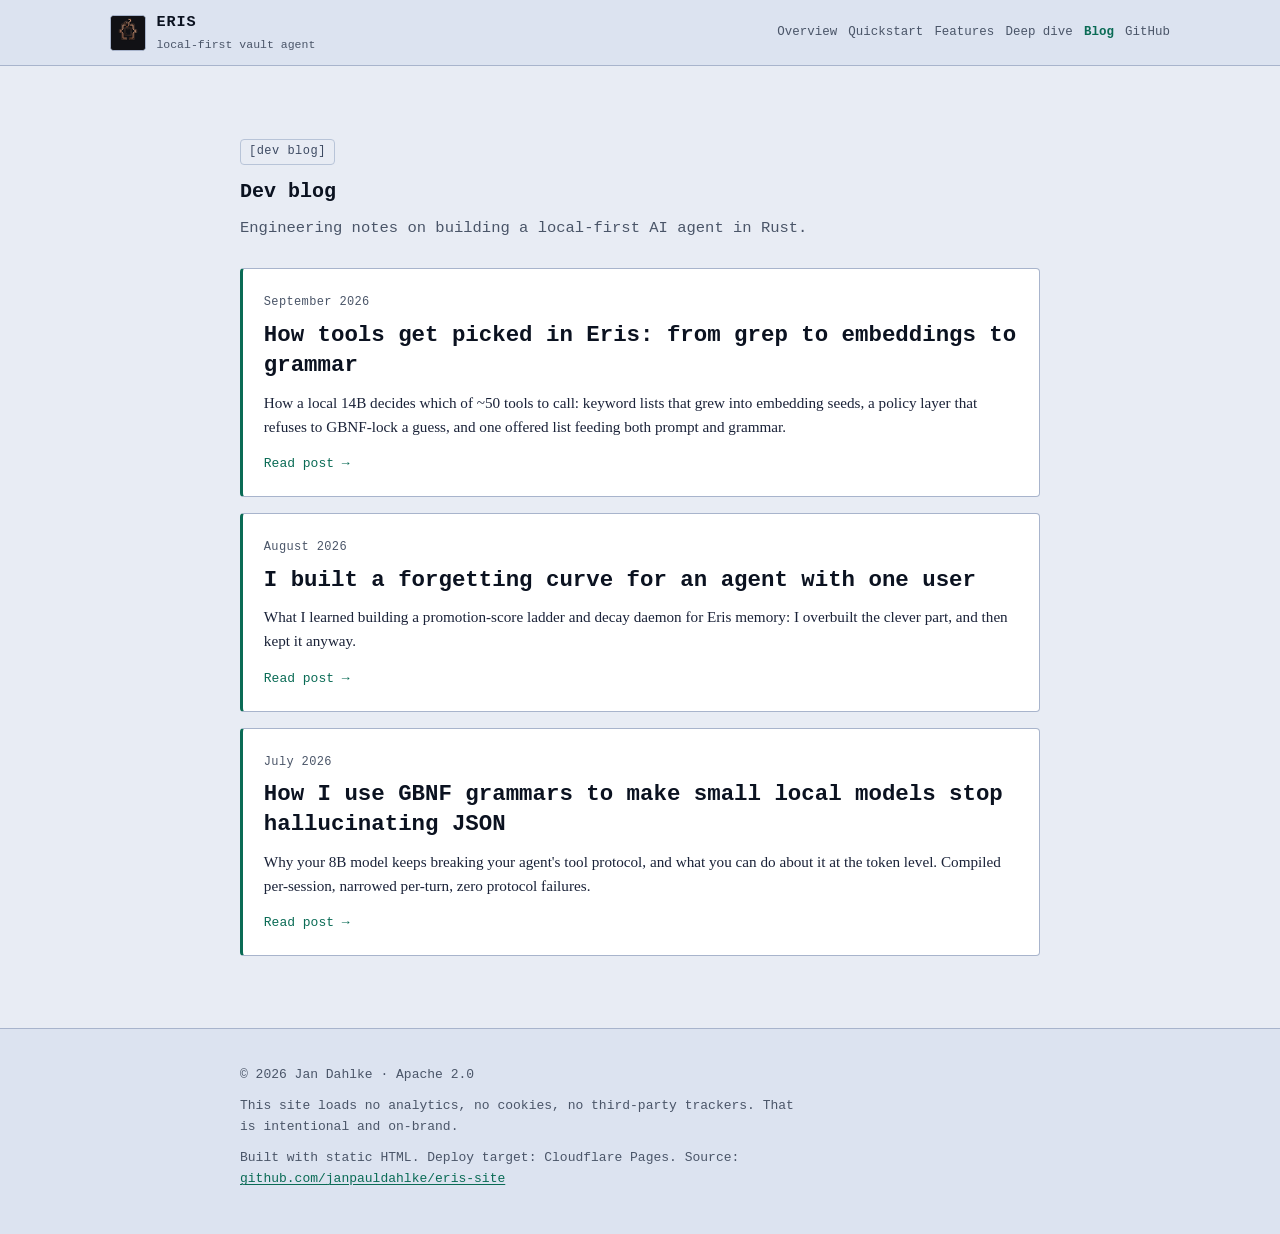
==== commit 317f6937: "tools blog post" ====
--- a/blog/index.html
+++ b/blog/index.html
@@ -51,6 +51,15 @@
         <p class="section__lede">Engineering notes on building a local-first AI agent in Rust.</p>
 
         <div class="blog-list">
+          <a href="tool-routing.html" class="blog-card">
+            <span class="blog-card__date">September 2026</span>
+            <h2 class="blog-card__title">How tools get picked in Eris: from grep to embeddings to grammar</h2>
+            <p class="blog-card__excerpt">
+              How a local 14B decides which of ~50 tools to call: keyword lists that grew into embedding seeds, a policy
+              layer that refuses to GBNF-lock a guess, and one offered list feeding both prompt and grammar.
+            </p>
+            <span class="blog-card__read">Read post &rarr;</span>
+          </a>
           <a href="forgetting-curve.html" class="blog-card">
             <span class="blog-card__date">August 2026</span>
             <h2 class="blog-card__title">I built a forgetting curve for an agent with one user</h2>
